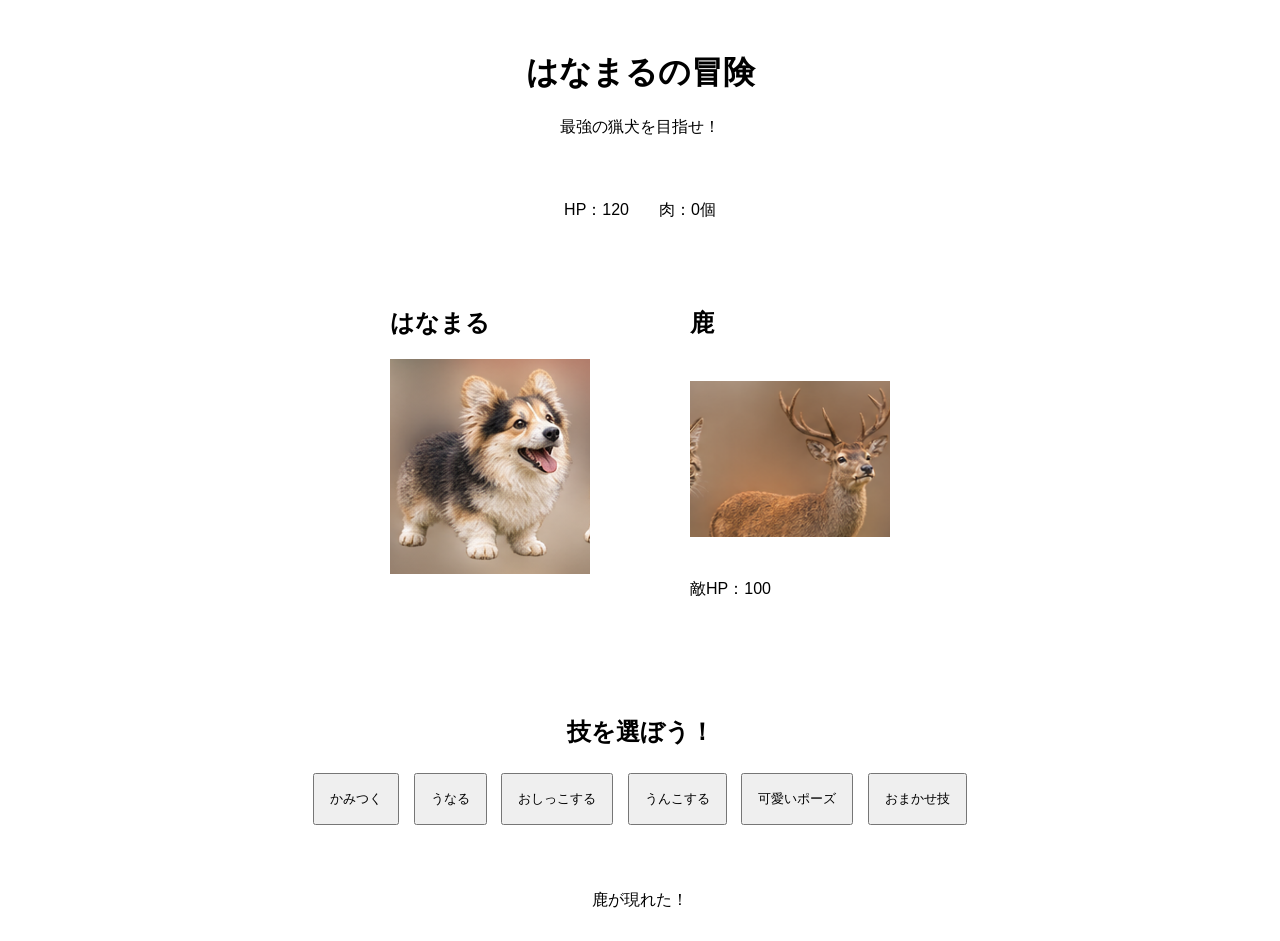
==== index.html @ 9989babe "Commitメッセージ GitHub Pages公開用にファイルを整理" ====
<!DOCTYPE html>
<html lang="ja">

<head>
    <meta charset="UTF-8">
    <meta name="viewport" content="width=device-width, initial-scale=1.0">
    <title>はなまるの冒険</title>

    <link href="https://fonts.googleapis.com/css?family=Noto+Sans+JP" rel="stylesheet">
    <link rel="stylesheet" href="css/style.css">
</head>

<body>

    <header>
        <h1>はなまるの冒険</h1>
        <p>最強の猟犬を目指せ！</p>
    </header>

    <main>

        <!-- ステータス -->
        <section class="status">
            <p id="hp">HP：120</p>
            <p id="meat">肉：0個</p>
        </section>

        <!-- 戦闘画面 -->
        <section class="battle">

            <div class="hanamaru">
                <h2>はなまる</h2>
                <img id="hanamaru_img" src="images/hanamaru.png" alt="はなまる">
            </div>

            <div class="enemy">
                <h2 id="enemy_name">イノシシ</h2>
                <img id="enemy_img" src="images/inoshishi.png" alt="敵">
                <p id="enemy_hp">敵HP：100</p>
            </div>

        </section>

        <!-- 技の選択 -->
        <section class="actions">
            <h2>技を選ぼう！</h2>

            <button id="bite">かみつく</button>
            <button id="growl">うなる</button>
            <button id="pee">おしっこする</button>
            <button id="poop">うんこする</button>
            <button id="cute">可愛いポーズ</button>
            <button id="random">おまかせ技</button>
        </section>

        <!-- 戦闘結果 -->
        <section class="result" id="result">
            敵が現れた！
        </section>

    </main>

    <script src="https://ajax.googleapis.com/ajax/libs/jquery/3.6.0/jquery.min.js"></script>
    <script src="js/main.js"></script>

</body>
</html>
---- css/style.css ----
body {
    width: 920px;
    margin: 0 auto;
    font-family: sans-serif;
}

header {
    text-align: center;
    padding: 30px;
}

.status {
    display: flex;
    justify-content: center;
    gap: 30px;
}

.battle {
    display: flex;
    justify-content: center;
    gap: 100px;
    padding: 50px 0;
}

.battle img {
    width: 200px;
}

.actions {
    text-align: center;
    padding: 30px;
}

button {
    padding: 15px;
    margin: 5px;
    cursor: pointer;
}

.result {
    text-align: center;
    padding: 30px;
}

.enemy img {
    width: 200px;
    height: 200px;
    object-fit: contain;
}
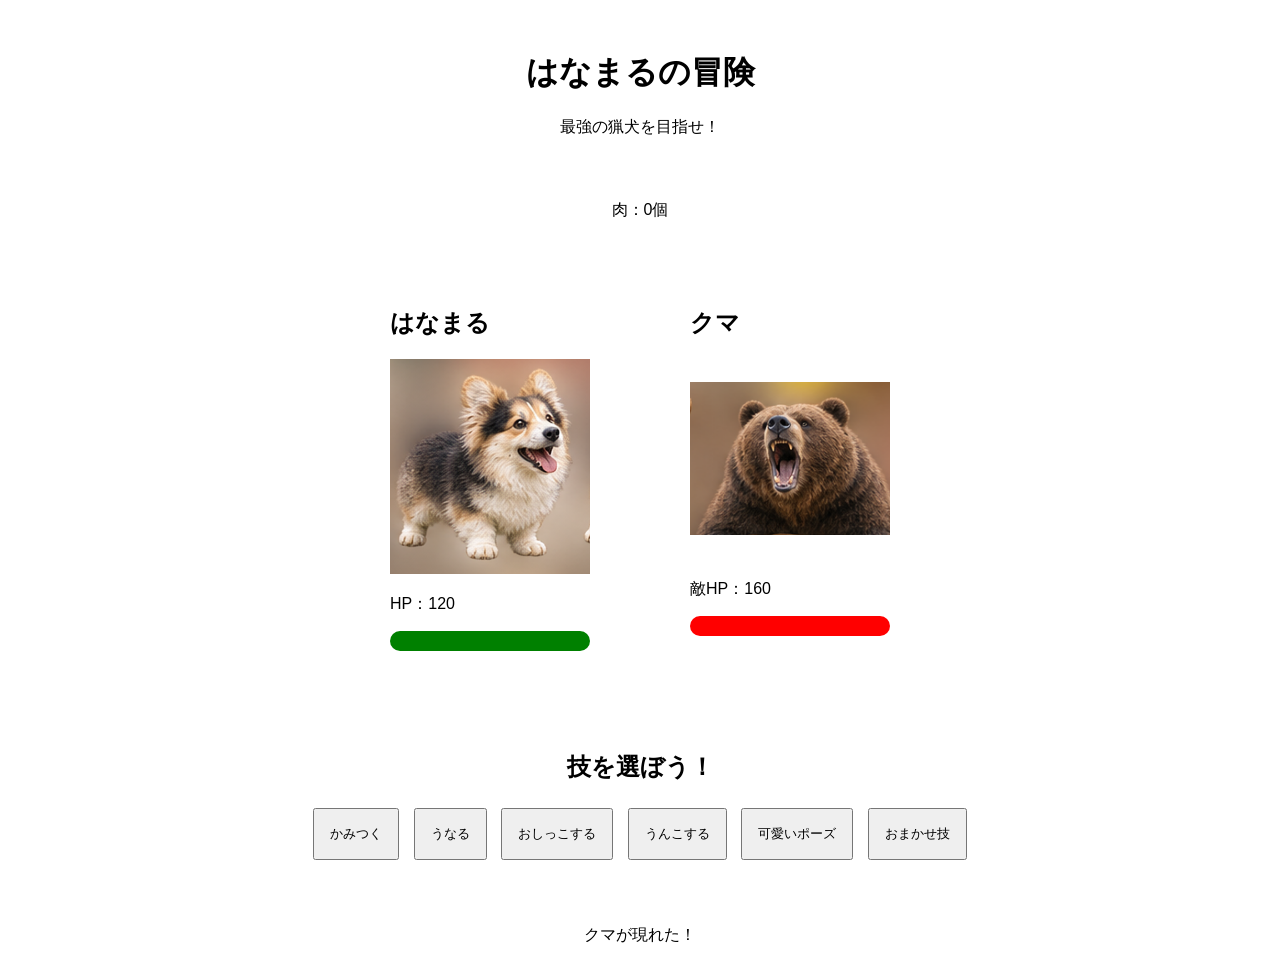
==== commit 903a0657: "HPゲージと戦闘アニメーションを追加" ====
--- a/index.html
+++ b/index.html
@@ -20,24 +20,33 @@
 
     <main>
 
-        <!-- ステータス -->
-        <section class="status">
-            <p id="hp">HP：120</p>
-            <p id="meat">肉：0個</p>
-        </section>
+       <!-- ステータス -->
+<section class="status">
+    <p id="meat">肉：0個</p>
+</section>
+</section>
 
         <!-- 戦闘画面 -->
         <section class="battle">
 
             <div class="hanamaru">
-                <h2>はなまる</h2>
-                <img id="hanamaru_img" src="images/hanamaru.png" alt="はなまる">
-            </div>
+    <h2>はなまる</h2>
+    <img id="hanamaru_img" src="images/hanamaru.png" alt="はなまる">
+
+    <p id="hp">HP：120</p>
+
+    <div class="hp-bar">
+        <div id="hanamaru_hp_bar"></div>
+    </div>
+</div>
 
             <div class="enemy">
                 <h2 id="enemy_name">イノシシ</h2>
                 <img id="enemy_img" src="images/inoshishi.png" alt="敵">
                 <p id="enemy_hp">敵HP：100</p>
+                <div class="hp-bar">
+    <div id="enemy_hp_bar"></div>
+</div>
             </div>
 
         </section>
--- a/css/style.css
+++ b/css/style.css
@@ -1,50 +1,115 @@
-
 body {
-    width: 920px;
-    margin: 0 auto;
-    font-family: sans-serif;
+  width: 920px;
+  margin: 0 auto;
+  font-family: sans-serif;
 }
 
 header {
-    text-align: center;
-    padding: 30px;
+  text-align: center;
+  padding: 30px;
 }
 
 .status {
-    display: flex;
-    justify-content: center;
-    gap: 30px;
+  display: flex;
+  justify-content: center;
+  gap: 30px;
 }
 
 .battle {
-    display: flex;
-    justify-content: center;
-    gap: 100px;
-    padding: 50px 0;
+  display: flex;
+  justify-content: center;
+  gap: 100px;
+  padding: 50px 0;
 }
 
 .battle img {
-    width: 200px;
+  width: 200px;
 }
 
 .actions {
-    text-align: center;
-    padding: 30px;
+  text-align: center;
+  padding: 30px;
 }
 
 button {
-    padding: 15px;
-    margin: 5px;
-    cursor: pointer;
+  padding: 15px;
+  margin: 5px;
+  cursor: pointer;
 }
 
 .result {
-    text-align: center;
-    padding: 30px;
+  text-align: center;
+  padding: 30px;
 }
 
 .enemy img {
-    width: 200px;
-    height: 200px;
-    object-fit: contain;
+  width: 200px;
+  height: 200px;
+  object-fit: contain;
+}
+/* HPゲージの外側 */
+.hp-bar {
+  width: 200px;
+  height: 20px;
+  background-color: #ddd;
+  border-radius: 10px;
+  overflow: hidden;
+}
+
+/* はなまるのHP */
+#hanamaru_hp_bar {
+  width: 100%;
+  height: 100%;
+  background-color: green;
+}
+
+/* 敵のHP */
+#enemy_hp_bar {
+  width: 100%;
+  height: 100%;
+  background-color: red;
+}
+/* はなまるの攻撃アニメーション */
+.attack {
+  animation: attackMove 0.3s;
+}
+
+@keyframes attackMove {
+  0% {
+    transform: translateX(0);
+  }
+
+  50% {
+    transform: translateX(40px);
+  }
+
+  100% {
+    transform: translateX(0);
+  }
+}
+/* 敵がダメージを受けたとき */
+.damage {
+    animation: damageShake 0.3s;
+}
+
+@keyframes damageShake {
+    0% {
+        transform: translateX(0);
+    }
+
+    25% {
+        transform: translateX(-10px);
+    }
+
+    50% {
+        transform: translateX(10px);
+    }
+
+    75% {
+        transform: translateX(-10px);
+    }
+
+    100% {
+        transform: translateX(0);
+    }
 }
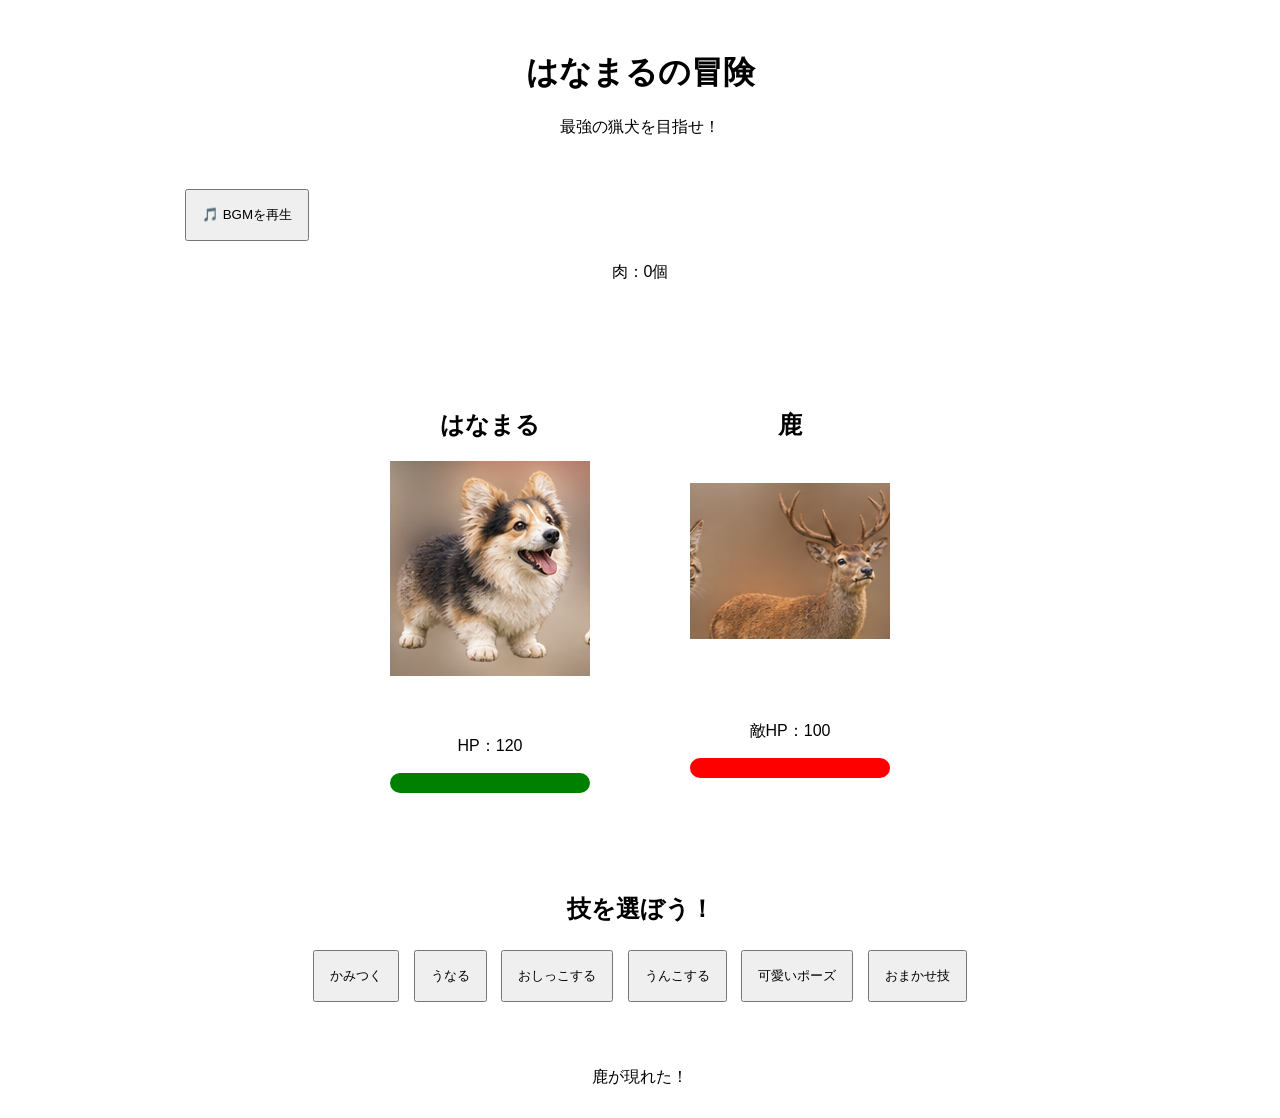
==== commit 6ba66564: "BGM・効果音・ゲーム完成版を追加" ====
--- a/index.html
+++ b/index.html
@@ -17,36 +17,55 @@
         <h1>はなまるの冒険</h1>
         <p>最強の猟犬を目指せ！</p>
     </header>
+<!-- BGM -->
+<audio id="bgm" src="sounds/bgm.mp3" loop></audio>
+<audio id="attack_sound" src="sounds/attack.mp3"></audio>
+<button id="bgm_button">🎵 BGMを再生</button>
 
     <main>
 
-       <!-- ステータス -->
-<section class="status">
-    <p id="meat">肉：0個</p>
-</section>
-</section>
+        <!-- ステータス -->
+        <section class="status">
+            <div class="meat-area">
+                <p id="meat">肉：0個</p>
+                <div id="meat_icons"></div>
+            </div>
+        </section>
+
+        <!-- 肉の獲得演出 -->
+        <div id="meat_effect">🥩 GET！</div>
 
         <!-- 戦闘画面 -->
         <section class="battle">
 
+            <!-- はなまる -->
             <div class="hanamaru">
-    <h2>はなまる</h2>
-    <img id="hanamaru_img" src="images/hanamaru.png" alt="はなまる">
+                <h2>はなまる</h2>
+                <img id="hanamaru_img" src="images/hanamaru.png" alt="はなまる">
 
-    <p id="hp">HP：120</p>
+                <!-- ★追加：はなまるの技名 -->
+                <p id="hanamaru_move"></p>
 
-    <div class="hp-bar">
-        <div id="hanamaru_hp_bar"></div>
-    </div>
-</div>
+                <p id="hp">HP：120</p>
 
+                <div class="hp-bar">
+                    <div id="hanamaru_hp_bar"></div>
+                </div>
+            </div>
+
+            <!-- 敵 -->
             <div class="enemy">
                 <h2 id="enemy_name">イノシシ</h2>
                 <img id="enemy_img" src="images/inoshishi.png" alt="敵">
+
+                <!-- ★追加：敵の技名 -->
+                <p id="enemy_move"></p>
+
                 <p id="enemy_hp">敵HP：100</p>
+
                 <div class="hp-bar">
-    <div id="enemy_hp_bar"></div>
-</div>
+                    <div id="enemy_hp_bar"></div>
+                </div>
             </div>
 
         </section>
@@ -67,7 +86,20 @@
         <section class="result" id="result">
             敵が現れた！
         </section>
+        <!-- ゲームクリア画面 -->
+<div id="clear_screen">
+    <h2>🎉 GAME CLEAR 🎉</h2>
+    <p>はなまるは最強の猟犬になった！</p>
+    <p>🥩🥩🥩🥩🥩</p>
+    <button id="restart">もう一度冒険する！</button>
+</div>
 
+<!-- ゲームオーバー画面 -->
+<div id="gameover_screen">
+    <h2>💀 GAME OVER 💀</h2>
+    <p>はなまるは力尽きた……</p>
+    <button id="retry">もう一度挑戦する！</button>
+</div>
     </main>
 
     <script src="https://ajax.googleapis.com/ajax/libs/jquery/3.6.0/jquery.min.js"></script>
--- a/css/style.css
+++ b/css/style.css
@@ -1,3 +1,11 @@
+/* =====================================
+   基本レイアウト（PC）
+===================================== */
+
+* {
+  box-sizing: border-box;
+}
+
 body {
   width: 920px;
   margin: 0 auto;
@@ -47,7 +55,11 @@
   height: 200px;
   object-fit: contain;
 }
-/* HPゲージの外側 */
+
+/* =====================================
+   HPゲージ
+===================================== */
+
 .hp-bar {
   width: 200px;
   height: 20px;
@@ -56,20 +68,22 @@
   overflow: hidden;
 }
 
-/* はなまるのHP */
 #hanamaru_hp_bar {
   width: 100%;
   height: 100%;
   background-color: green;
 }
 
-/* 敵のHP */
 #enemy_hp_bar {
   width: 100%;
   height: 100%;
   background-color: red;
 }
-/* はなまるの攻撃アニメーション */
+
+/* =====================================
+   攻撃アニメーション
+===================================== */
+
 .attack {
   animation: attackMove 0.3s;
 }
@@ -87,29 +101,248 @@
     transform: translateX(0);
   }
 }
-/* 敵がダメージを受けたとき */
+
+/* =====================================
+   ダメージアニメーション
+===================================== */
+
 .damage {
-    animation: damageShake 0.3s;
+  animation: damageShake 0.3s;
 }
 
 @keyframes damageShake {
-    0% {
-        transform: translateX(0);
-    }
-
-    25% {
-        transform: translateX(-10px);
-    }
-
-    50% {
-        transform: translateX(10px);
-    }
-
-    75% {
-        transform: translateX(-10px);
-    }
-
-    100% {
-        transform: translateX(0);
-    }
-}+  0% {
+    transform: translateX(0);
+  }
+
+  25% {
+    transform: translateX(-10px);
+  }
+
+  50% {
+    transform: translateX(10px);
+  }
+
+  75% {
+    transform: translateX(-10px);
+  }
+
+  100% {
+    transform: translateX(0);
+  }
+}
+
+/* =====================================
+   肉の表示
+===================================== */
+
+.meat-area {
+  text-align: center;
+}
+
+#meat_icons {
+  font-size: 32px;
+  margin-top: 10px;
+  min-height: 40px;
+}
+
+/* 肉GET演出 */
+
+#meat_effect {
+  position: fixed;
+  top: 40%;
+  left: 50%;
+  transform: translateX(-50%);
+  font-size: 50px;
+  font-weight: bold;
+  color: orange;
+  opacity: 0;
+  pointer-events: none;
+  z-index: 100;
+}
+
+.meat-animation {
+  animation: meatGet 1.2s ease-out;
+}
+
+@keyframes meatGet {
+  0% {
+    opacity: 0;
+    margin-top: 30px;
+  }
+
+  30% {
+    opacity: 1;
+    margin-top: 0;
+  }
+
+  100% {
+    opacity: 0;
+    margin-top: -60px;
+  }
+}
+
+/* =====================================
+   キャラクターの技表示
+===================================== */
+
+.hanamaru,
+.enemy {
+  text-align: center;
+}
+
+#hanamaru_move,
+#enemy_move {
+  min-height: 30px;
+  margin: 10px 0;
+  font-size: 18px;
+  font-weight: bold;
+  color: #e67e22;
+}
+
+/* =====================================
+   ゲームクリア画面
+===================================== */
+
+#clear_screen {
+  display: none;
+  position: fixed;
+  top: 50%;
+  left: 50%;
+  transform: translate(-50%, -50%);
+
+  background-color: white;
+  border: 5px solid orange;
+  border-radius: 20px;
+  padding: 40px;
+  text-align: center;
+
+  width: 400px;
+  max-width: 90%;
+  z-index: 200;
+  box-shadow: 0 0 30px #aaa;
+}
+
+#clear_screen h2 {
+  color: orange;
+  font-size: 32px;
+  margin-bottom: 20px;
+}
+
+#clear_screen p {
+  margin-top: 15px;
+  font-size: 20px;
+}
+
+/* =====================================
+   ゲームオーバー画面
+===================================== */
+
+#gameover_screen {
+  display: none;
+  position: fixed;
+  top: 50%;
+  left: 50%;
+  transform: translate(-50%, -50%);
+
+  background-color: white;
+  border: 5px solid #555;
+  border-radius: 20px;
+  padding: 40px;
+  text-align: center;
+
+  width: 400px;
+  max-width: 90%;
+  z-index: 200;
+  box-shadow: 0 0 30px #aaa;
+}
+
+#gameover_screen h2 {
+  color: #c0392b;
+  margin-bottom: 20px;
+}
+
+/* =====================================
+   スマートフォン対応
+   画面幅600px以下で適用
+===================================== */
+
+@media screen and (max-width: 600px) {
+  body {
+    width: 100%;
+    padding: 10px;
+  }
+
+  header {
+    padding: 15px;
+  }
+
+  header h1 {
+    font-size: 26px;
+  }
+
+  .battle {
+    gap: 15px;
+    padding: 20px 0;
+  }
+
+  .hanamaru,
+  .enemy {
+    width: 50%;
+    min-width: 0;
+  }
+
+  .hanamaru h2,
+  .enemy h2 {
+    font-size: 18px;
+  }
+
+  .battle img,
+  .enemy img {
+    width: 100%;
+    height: 150px;
+    object-fit: contain;
+  }
+
+  .hp-bar {
+    width: 100%;
+    height: 15px;
+  }
+
+  #hanamaru_move,
+  #enemy_move {
+    font-size: 14px;
+    min-height: 40px;
+  }
+
+  .actions {
+    padding: 15px 0;
+  }
+
+  .actions button {
+    width: 45%;
+    padding: 15px 5px;
+    margin: 5px 1%;
+    font-size: 14px;
+  }
+
+  .result {
+    padding: 20px 10px;
+    font-size: 14px;
+  }
+
+  #clear_screen,
+  #gameover_screen {
+    width: 90%;
+    padding: 25px 15px;
+  }
+
+  #clear_screen h2,
+  #gameover_screen h2 {
+    font-size: 24px;
+  }
+
+  #meat_effect {
+    font-size: 36px;
+  }
+}
